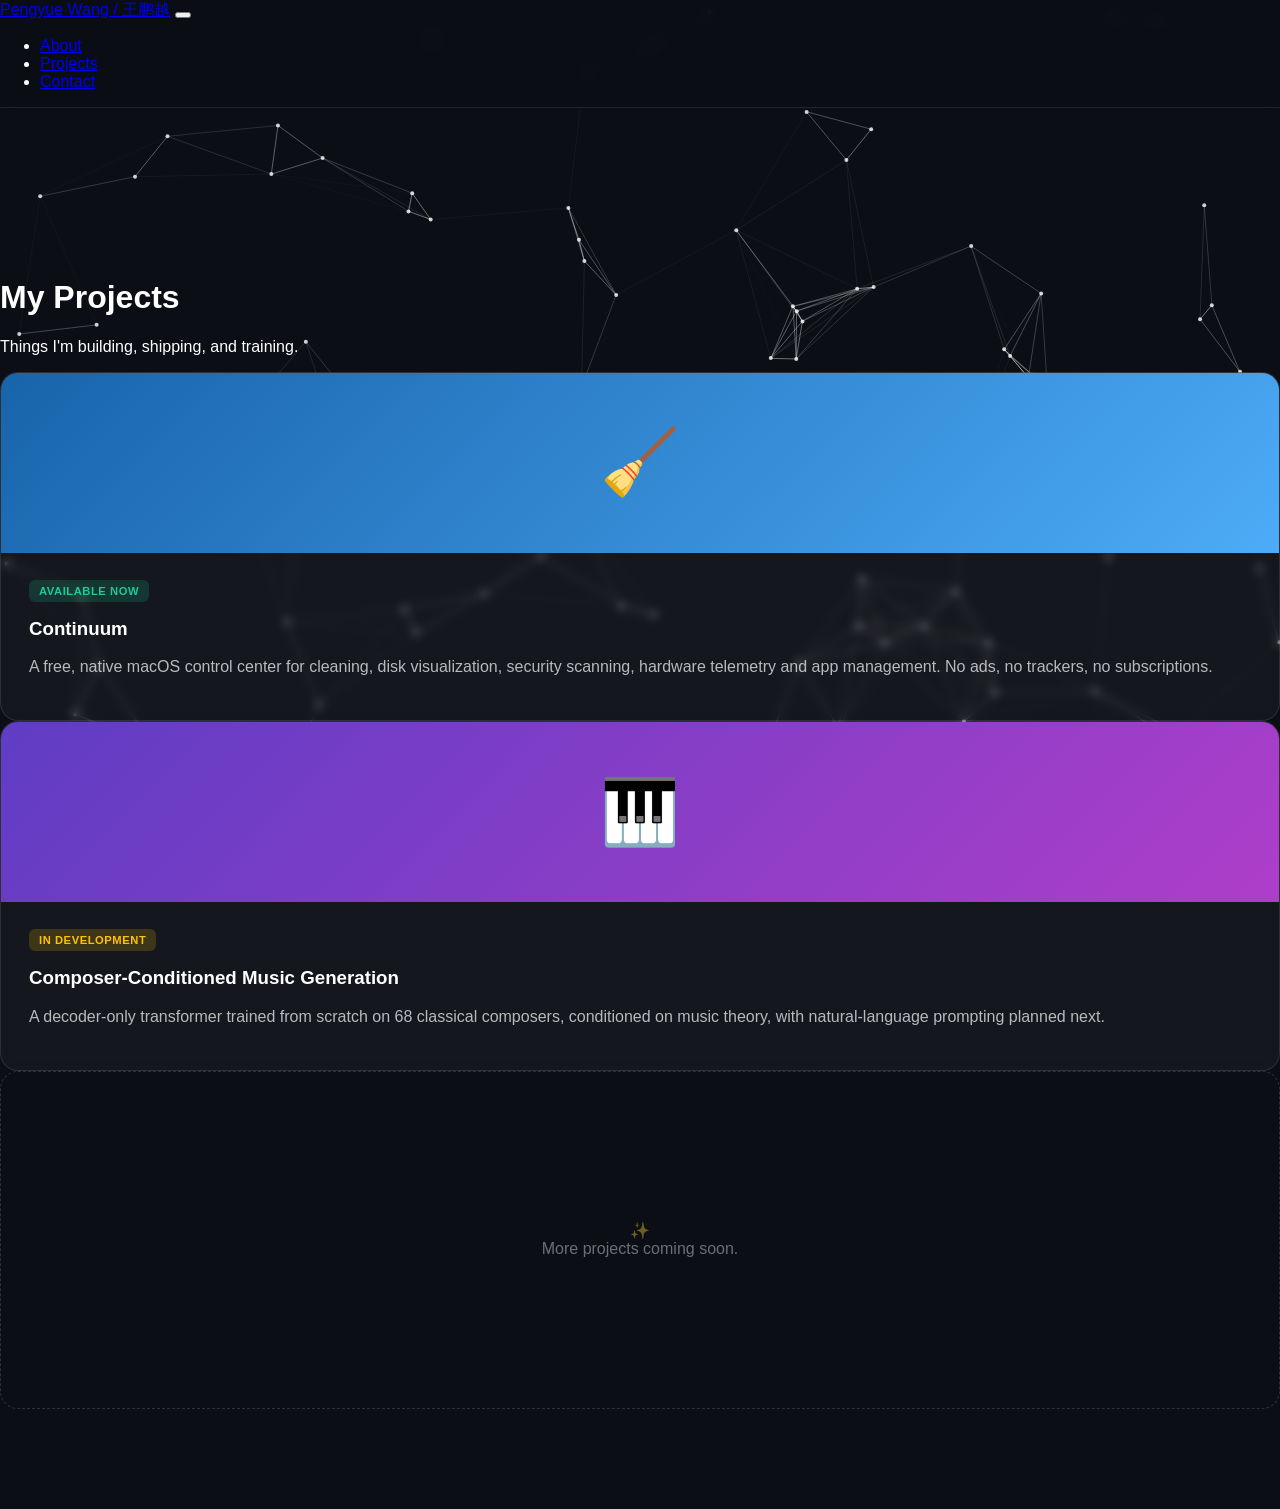
==== projects.html @ e5fb2af0 "reformating site" ====
<!DOCTYPE html>
<html lang="en">
<head>
    <meta charset="UTF-8">
    <meta name="viewport" content="width=device-width, initial-scale=1.0">
    <title>Projects - Pengyue Wang</title>
    <link href="./bootstrap.min.css" rel="stylesheet">
    <link rel="shortcut icon" type="image/x-icon" href="favicon.ico?">
    <script src="./bootstrap.bundle.min.js"></script>
    <style>
        body {
            background-color: #0b0e14;
            color: white;
            margin: 0;
            overflow-x: hidden;
            font-family: -apple-system, BlinkMacSystemFont, "Segoe UI", Roboto, sans-serif;
        }

        #bg-canvas {
            position: fixed;
            top: 0;
            left: 0;
            width: 100%;
            height: 100%;
            z-index: -1;
        }

        .navbar {
            z-index: 1000;
            background: rgba(11, 14, 20, 0.8);
            backdrop-filter: blur(10px);
            border-bottom: 1px solid rgba(255, 255, 255, 0.1);
        }

        .projects-container {
            padding-top: 150px;
            padding-bottom: 100px;
            min-height: 100vh;
        }

        .project-card {
            background: rgba(255, 255, 255, 0.04);
            backdrop-filter: blur(5px);
            border: 1px solid rgba(255, 255, 255, 0.1);
            border-radius: 18px;
            overflow: hidden;
            text-decoration: none;
            color: white;
            display: block;
            height: 100%;
            transition: all .4s cubic-bezier(0.175, 0.885, 0.32, 1.275);
        }

        .project-card:hover {
            transform: translateY(-10px);
            border-color: rgba(255,255,255,0.3);
            color: white;
            box-shadow: 0 20px 40px rgba(0,0,0,0.4);
        }

        .project-banner {
            height: 180px;
            display: flex;
            align-items: center;
            justify-content: center;
            font-size: 4rem;
        }

        .project-banner.continuum { background: linear-gradient(135deg, #1864ab, #4dabf7); }
        .project-banner.musicml { background: linear-gradient(135deg, #5f3dc4, #ae3ec9); }

        .project-body { padding: 28px; }

        .badge-status {
            font-size: .7rem;
            letter-spacing: .05em;
            text-transform: uppercase;
            font-weight: 600;
            padding: 5px 10px;
            border-radius: 6px;
        }

        .badge-live { background: rgba(32, 201, 151, 0.18); color: #20c997; }
        .badge-progress { background: rgba(255, 193, 7, 0.18); color: #ffc107; }

        .more-soon {
            border: 1px dashed rgba(255,255,255,0.15);
            border-radius: 18px;
            height: 100%;
            display: flex;
            align-items: center;
            justify-content: center;
            flex-direction: column;
            color: rgba(255,255,255,0.4);
            text-align: center;
            padding: 28px;
            min-height: 280px;
        }
    </style>
</head>
<body>

    <nav class="navbar navbar-expand-lg navbar-dark fixed-top">
        <div class="container">
            <a class="navbar-brand fw-bold" href="index.html">Pengyue Wang / 王鹏越</a>
            <button class="navbar-toggler" type="button" data-bs-toggle="collapse" data-bs-target="#navbarNav">
                <span class="navbar-toggler-icon"></span>
            </button>
            <div class="collapse navbar-collapse" id="navbarNav">
                <ul class="navbar-nav ms-auto">
                    <li class="nav-item fs-2 px-2"><a class="nav-link" href="index.html#about">About</a></li>
                    <li class="nav-item fs-2 px-2"><a class="nav-link" href="projects.html">Projects</a></li>
                    <li class="nav-item fs-2 px-2"><a class="nav-link" href="index.html#contact">Contact</a></li>
                </ul>
            </div>
        </div>
    </nav>

    <canvas id="bg-canvas"></canvas>

    <div class="container projects-container">
        <div class="text-center mb-5">
            <h1 class="display-3 fw-bold">My <span class="text-success">Projects</span></h1>
            <p class="lead">Things I'm building, shipping, and training.</p>
        </div>

        <div class="row g-4">
            <div class="col-md-6">
                <a href="projects/continuum.html" class="project-card">
                    <div class="project-banner continuum">🧹</div>
                    <div class="project-body">
                        <span class="badge-status badge-live">Available now</span>
                        <h3 class="fw-bold mt-3">Continuum</h3>
                        <p style="color: rgba(255,255,255,0.7);">A free, native macOS control center for cleaning, disk visualization, security scanning, hardware telemetry and app management. No ads, no trackers, no subscriptions.</p>
                    </div>
                </a>
            </div>
            <div class="col-md-6">
                <a href="projects/music-ml.html" class="project-card">
                    <div class="project-banner musicml">🎹</div>
                    <div class="project-body">
                        <span class="badge-status badge-progress">In development</span>
                        <h3 class="fw-bold mt-3">Composer-Conditioned Music Generation</h3>
                        <p style="color: rgba(255,255,255,0.7);">A decoder-only transformer trained from scratch on 68 classical composers, conditioned on music theory, with natural-language prompting planned next.</p>
                    </div>
                </a>
            </div>
            <div class="col-md-6">
                <div class="more-soon">
                    <div class="fs-1 mb-2">✨</div>
                    <div>More projects coming soon.</div>
                </div>
            </div>
        </div>
    </div>

    <script>
        const canvas = document.getElementById('bg-canvas');
        const ctx = canvas.getContext('2d');
        let particles = [];
        const particleCount = 100;
        const connectionDistance = 150;

        function init() {
            canvas.width = window.innerWidth;
            canvas.height = window.innerHeight;
            particles = [];
            for (let i = 0; i < particleCount; i++) {
                particles.push({
                    x: Math.random() * canvas.width,
                    y: Math.random() * canvas.height,
                    vx: (Math.random() - 0.5) * 0.5,
                    vy: (Math.random() - 0.5) * 0.5,
                    size: 2
                });
            }
        }

        function animate() {
            ctx.clearRect(0, 0, canvas.width, canvas.height);

            for (let i = 0; i < particles.length; i++) {
                let p = particles[i];

                p.x += p.vx;
                p.y += p.vy;

                if (p.x < 0 || p.x > canvas.width) p.vx *= -1;
                if (p.y < 0 || p.y > canvas.height) p.vy *= -1;

                ctx.fillStyle = 'rgba(255, 255, 255, 0.8)';
                ctx.beginPath();
                ctx.arc(p.x, p.y, p.size, 0, Math.PI * 2);
                ctx.fill();

                for (let j = i + 1; j < particles.length; j++) {
                    let p2 = particles[j];
                    let dx = p.x - p2.x;
                    let dy = p.y - p2.y;
                    let dist = Math.sqrt(dx * dx + dy * dy);

                    if (dist < connectionDistance) {
                        ctx.strokeStyle = `rgba(255, 255, 255, ${1 - dist / connectionDistance})`;
                        ctx.lineWidth = 0.5;
                        ctx.beginPath();
                        ctx.moveTo(p.x, p.y);
                        ctx.lineTo(p2.x, p2.y);
                        ctx.stroke();
                    }
                }
            }
            requestAnimationFrame(animate);
        }

        window.addEventListener('resize', init);
        init();
        animate();
    </script>
</body>
</html>
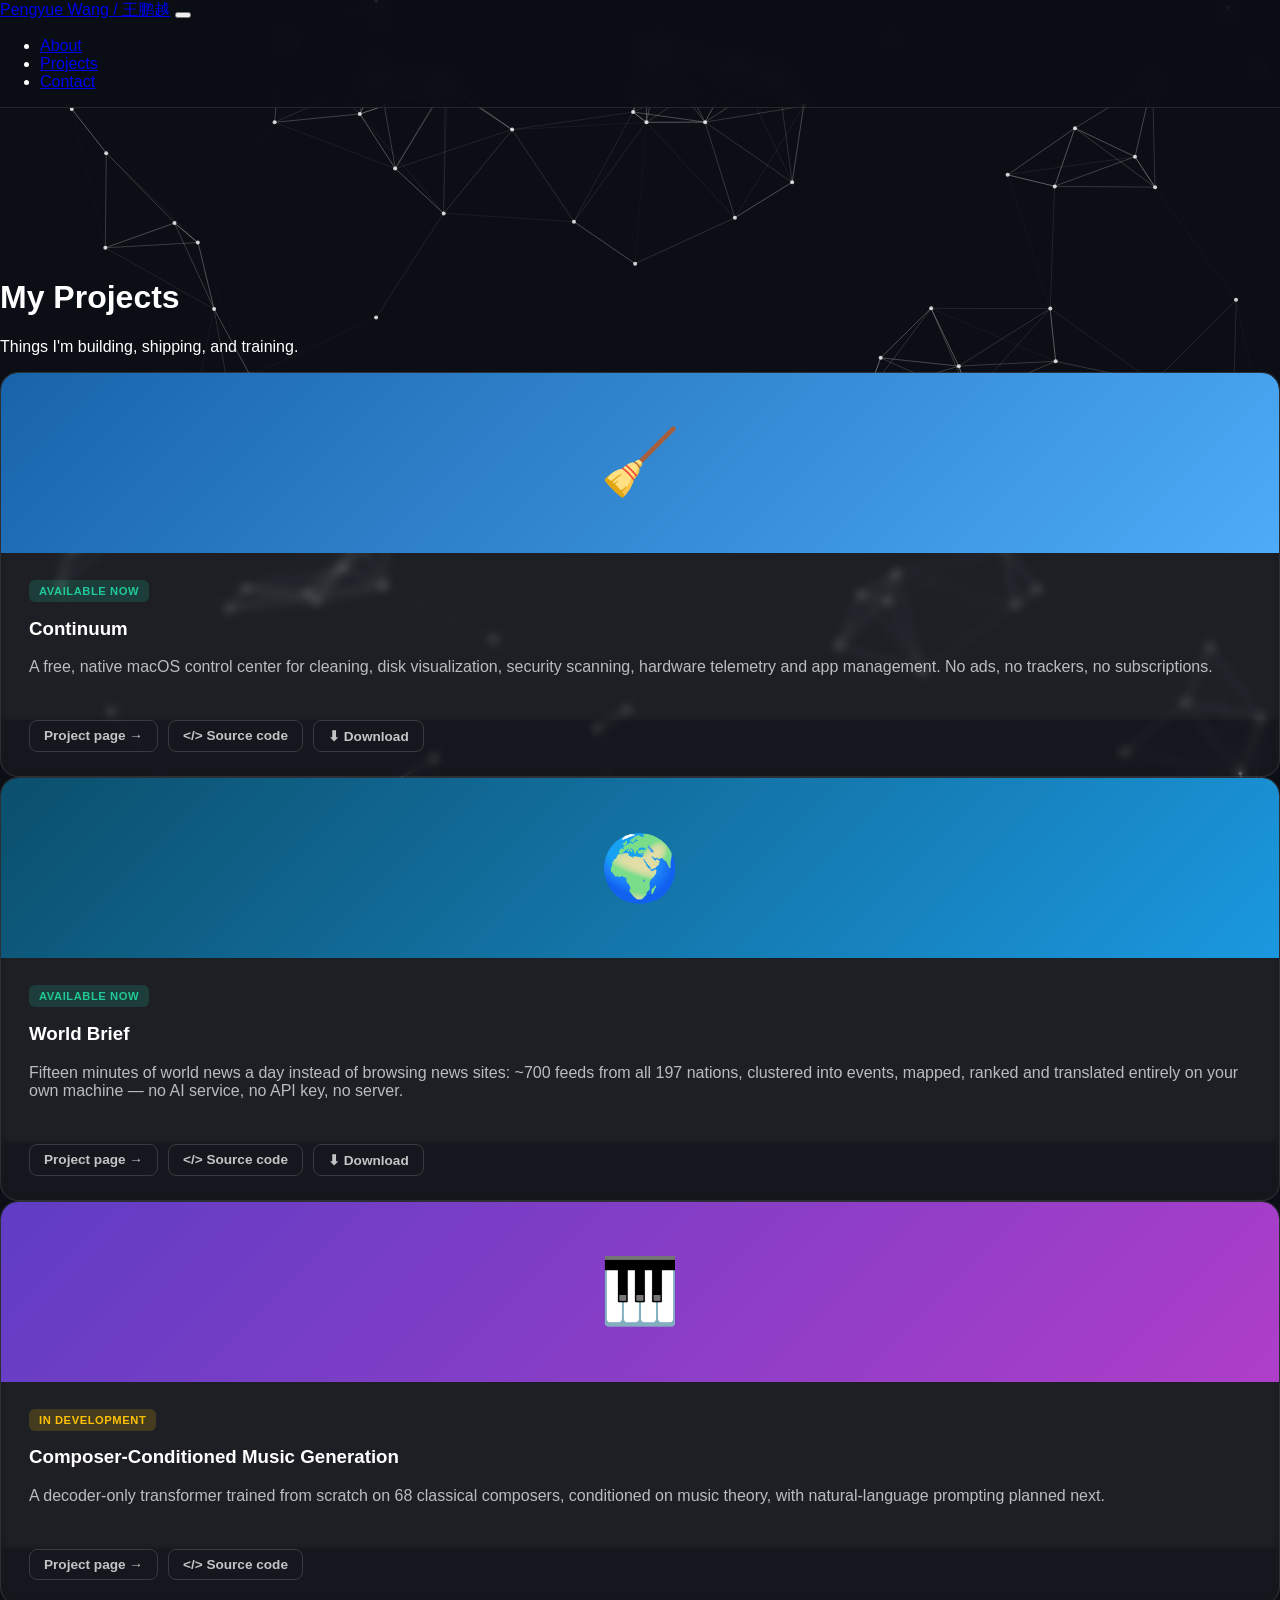
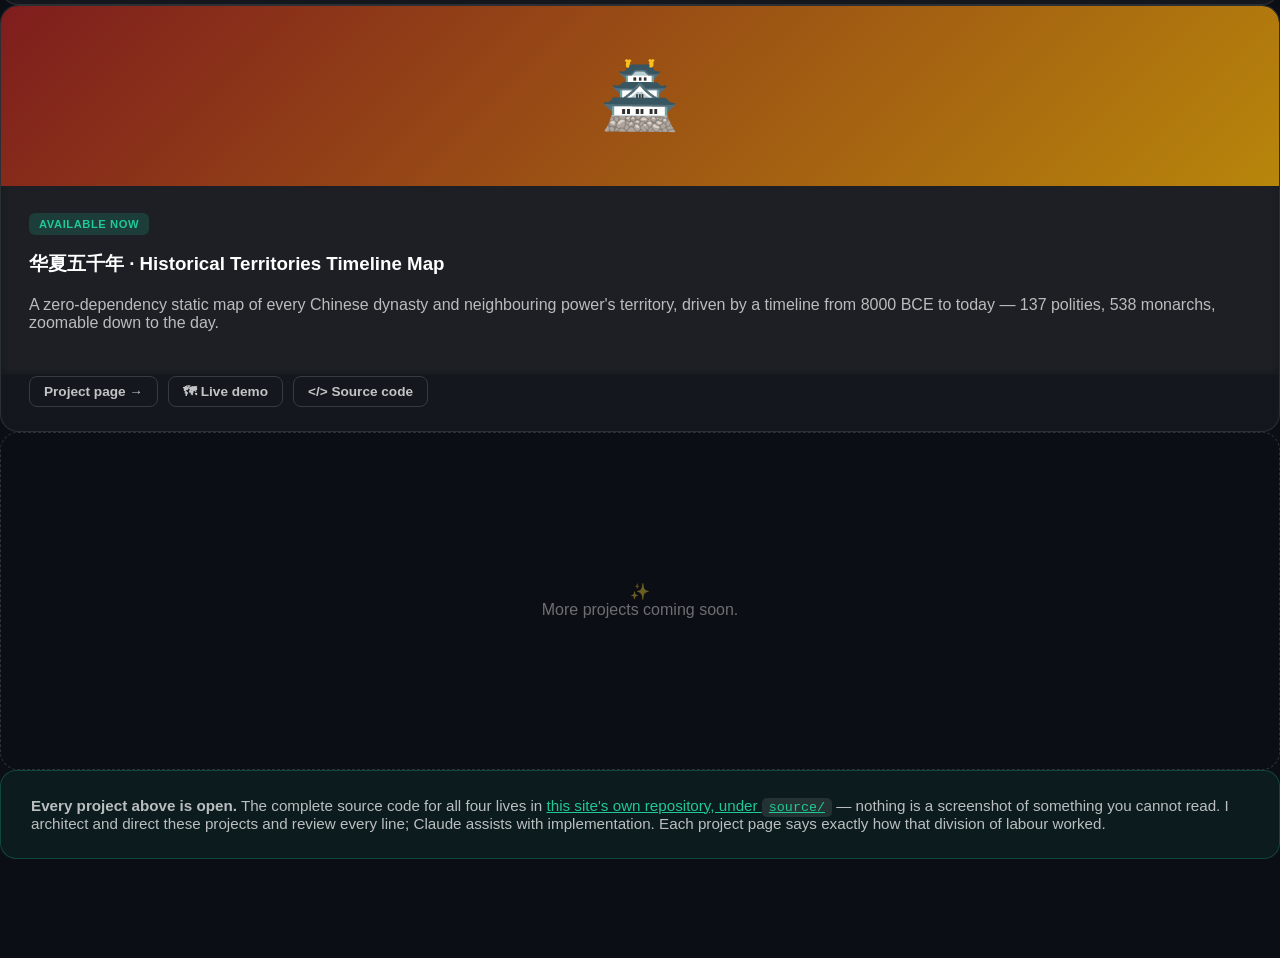
==== commit 963e0177: "updating descriptions and adding world brief to the projects" ====
--- a/projects.html
+++ b/projects.html
@@ -68,6 +68,7 @@
 
         .project-banner.continuum { background: linear-gradient(135deg, #1864ab, #4dabf7); }
         .project-banner.musicml { background: linear-gradient(135deg, #5f3dc4, #ae3ec9); }
+        .project-banner.chinamap { background: linear-gradient(135deg, #7f1d1d, #b8860b); }
 
         .project-body { padding: 28px; }
 
@@ -82,6 +83,78 @@
 
         .badge-live { background: rgba(32, 201, 151, 0.18); color: #20c997; }
         .badge-progress { background: rgba(255, 193, 7, 0.18); color: #ffc107; }
+
+        .project-banner.worldbrief { background: linear-gradient(135deg, #0b4f6c, #1b98e0); }
+
+        .project-card-wrap {
+            background: rgba(255, 255, 255, 0.04);
+            backdrop-filter: blur(5px);
+            border: 1px solid rgba(255, 255, 255, 0.1);
+            border-radius: 18px;
+            overflow: hidden;
+            height: 100%;
+            display: flex;
+            flex-direction: column;
+            transition: all .4s cubic-bezier(0.175, 0.885, 0.32, 1.275);
+        }
+
+        .project-card-wrap:hover {
+            transform: translateY(-10px);
+            border-color: rgba(255,255,255,0.3);
+            box-shadow: 0 20px 40px rgba(0,0,0,0.4);
+        }
+
+        .project-card-wrap .project-card {
+            background: none;
+            border: none;
+            border-radius: 0;
+            flex-grow: 1;
+            transition: none;
+        }
+
+        .project-card-wrap .project-card:hover { transform: none; box-shadow: none; }
+
+        .card-links {
+            display: flex;
+            flex-wrap: wrap;
+            gap: 10px;
+            padding: 0 28px 24px;
+        }
+
+        .card-link {
+            font-size: .85rem;
+            font-weight: 600;
+            text-decoration: none;
+            color: rgba(255,255,255,0.75);
+            border: 1px solid rgba(255,255,255,0.15);
+            border-radius: 8px;
+            padding: 7px 14px;
+            transition: all .25s ease;
+        }
+
+        .card-link:hover {
+            color: white;
+            background: rgba(255,255,255,0.08);
+            border-color: rgba(255,255,255,0.35);
+        }
+
+        .source-note {
+            border: 1px solid rgba(32, 201, 151, 0.25);
+            background: rgba(32, 201, 151, 0.07);
+            border-radius: 16px;
+            padding: 26px 30px;
+            color: rgba(255,255,255,0.72);
+            font-size: .95rem;
+        }
+
+        .source-note a { color: #20c997; }
+
+        .source-note code {
+            background: rgba(255,255,255,0.1);
+            padding: 2px 7px;
+            border-radius: 5px;
+            font-size: .88em;
+        }
 
         .more-soon {
             border: 1px dashed rgba(255,255,255,0.15);
@@ -126,24 +199,71 @@
 
         <div class="row g-4">
             <div class="col-md-6">
-                <a href="projects/continuum.html" class="project-card">
-                    <div class="project-banner continuum">🧹</div>
-                    <div class="project-body">
-                        <span class="badge-status badge-live">Available now</span>
-                        <h3 class="fw-bold mt-3">Continuum</h3>
-                        <p style="color: rgba(255,255,255,0.7);">A free, native macOS control center for cleaning, disk visualization, security scanning, hardware telemetry and app management. No ads, no trackers, no subscriptions.</p>
+                <div class="project-card-wrap">
+                    <a href="projects/continuum.html" class="project-card">
+                        <div class="project-banner continuum">🧹</div>
+                        <div class="project-body">
+                            <span class="badge-status badge-live">Available now</span>
+                            <h3 class="fw-bold mt-3">Continuum</h3>
+                            <p style="color: rgba(255,255,255,0.7);">A free, native macOS control center for cleaning, disk visualization, security scanning, hardware telemetry and app management. No ads, no trackers, no subscriptions.</p>
+                        </div>
+                    </a>
+                    <div class="card-links">
+                        <a href="projects/continuum.html" class="card-link">Project page →</a>
+                        <a href="https://github.com/WpyGG4125/WpyGG4125.github.io/tree/main/source/continuum" class="card-link" target="_blank" rel="noopener">&lt;/&gt; Source code</a>
+                        <a href="projects/continuum.html#downloads" class="card-link">⬇ Download</a>
                     </div>
-                </a>
-            </div>
-            <div class="col-md-6">
-                <a href="projects/music-ml.html" class="project-card">
-                    <div class="project-banner musicml">🎹</div>
-                    <div class="project-body">
-                        <span class="badge-status badge-progress">In development</span>
-                        <h3 class="fw-bold mt-3">Composer-Conditioned Music Generation</h3>
-                        <p style="color: rgba(255,255,255,0.7);">A decoder-only transformer trained from scratch on 68 classical composers, conditioned on music theory, with natural-language prompting planned next.</p>
+                </div>
+            </div>
+            <div class="col-md-6">
+                <div class="project-card-wrap">
+                    <a href="projects/world-brief.html" class="project-card">
+                        <div class="project-banner worldbrief">🌍</div>
+                        <div class="project-body">
+                            <span class="badge-status badge-live">Available now</span>
+                            <h3 class="fw-bold mt-3">World Brief</h3>
+                            <p style="color: rgba(255,255,255,0.7);">Fifteen minutes of world news a day instead of browsing news sites: ~700 feeds from all 197 nations, clustered into events, mapped, ranked and translated entirely on your own machine — no AI service, no API key, no server.</p>
+                        </div>
+                    </a>
+                    <div class="card-links">
+                        <a href="projects/world-brief.html" class="card-link">Project page →</a>
+                        <a href="https://github.com/WpyGG4125/WpyGG4125.github.io/tree/main/source/world-brief" class="card-link" target="_blank" rel="noopener">&lt;/&gt; Source code</a>
+                        <a href="projects/world-brief.html#downloads" class="card-link">⬇ Download</a>
                     </div>
-                </a>
+                </div>
+            </div>
+            <div class="col-md-6">
+                <div class="project-card-wrap">
+                    <a href="projects/music-ml.html" class="project-card">
+                        <div class="project-banner musicml">🎹</div>
+                        <div class="project-body">
+                            <span class="badge-status badge-progress">In development</span>
+                            <h3 class="fw-bold mt-3">Composer-Conditioned Music Generation</h3>
+                            <p style="color: rgba(255,255,255,0.7);">A decoder-only transformer trained from scratch on 68 classical composers, conditioned on music theory, with natural-language prompting planned next.</p>
+                        </div>
+                    </a>
+                    <div class="card-links">
+                        <a href="projects/music-ml.html" class="card-link">Project page →</a>
+                        <a href="https://github.com/WpyGG4125/WpyGG4125.github.io/tree/main/source/music-ml" class="card-link" target="_blank" rel="noopener">&lt;/&gt; Source code</a>
+                    </div>
+                </div>
+            </div>
+            <div class="col-md-6">
+                <div class="project-card-wrap">
+                    <a href="projects/china-map.html" class="project-card">
+                        <div class="project-banner chinamap">🏯</div>
+                        <div class="project-body">
+                            <span class="badge-status badge-live">Available now</span>
+                            <h3 class="fw-bold mt-3">华夏五千年 · Historical Territories Timeline Map</h3>
+                            <p style="color: rgba(255,255,255,0.7);">A zero-dependency static map of every Chinese dynasty and neighbouring power's territory, driven by a timeline from 8000 BCE to today — 137 polities, 538 monarchs, zoomable down to the day.</p>
+                        </div>
+                    </a>
+                    <div class="card-links">
+                        <a href="projects/china-map.html" class="card-link">Project page →</a>
+                        <a href="projects/china-map/index.html" class="card-link">🗺 Live demo</a>
+                        <a href="https://github.com/WpyGG4125/WpyGG4125.github.io/tree/main/source/china-map" class="card-link" target="_blank" rel="noopener">&lt;/&gt; Source code</a>
+                    </div>
+                </div>
             </div>
             <div class="col-md-6">
                 <div class="more-soon">
@@ -151,6 +271,14 @@
                     <div>More projects coming soon.</div>
                 </div>
             </div>
+        </div>
+
+        <div class="source-note mt-5">
+            <strong>Every project above is open.</strong> The complete source code for all four lives in
+            <a href="https://github.com/WpyGG4125/WpyGG4125.github.io/tree/main/source" target="_blank" rel="noopener">this site's own repository, under <code>source/</code></a>
+            — nothing is a screenshot of something you cannot read. I architect and direct these
+            projects and review every line; Claude assists with implementation. Each project page
+            says exactly how that division of labour worked.
         </div>
     </div>
 
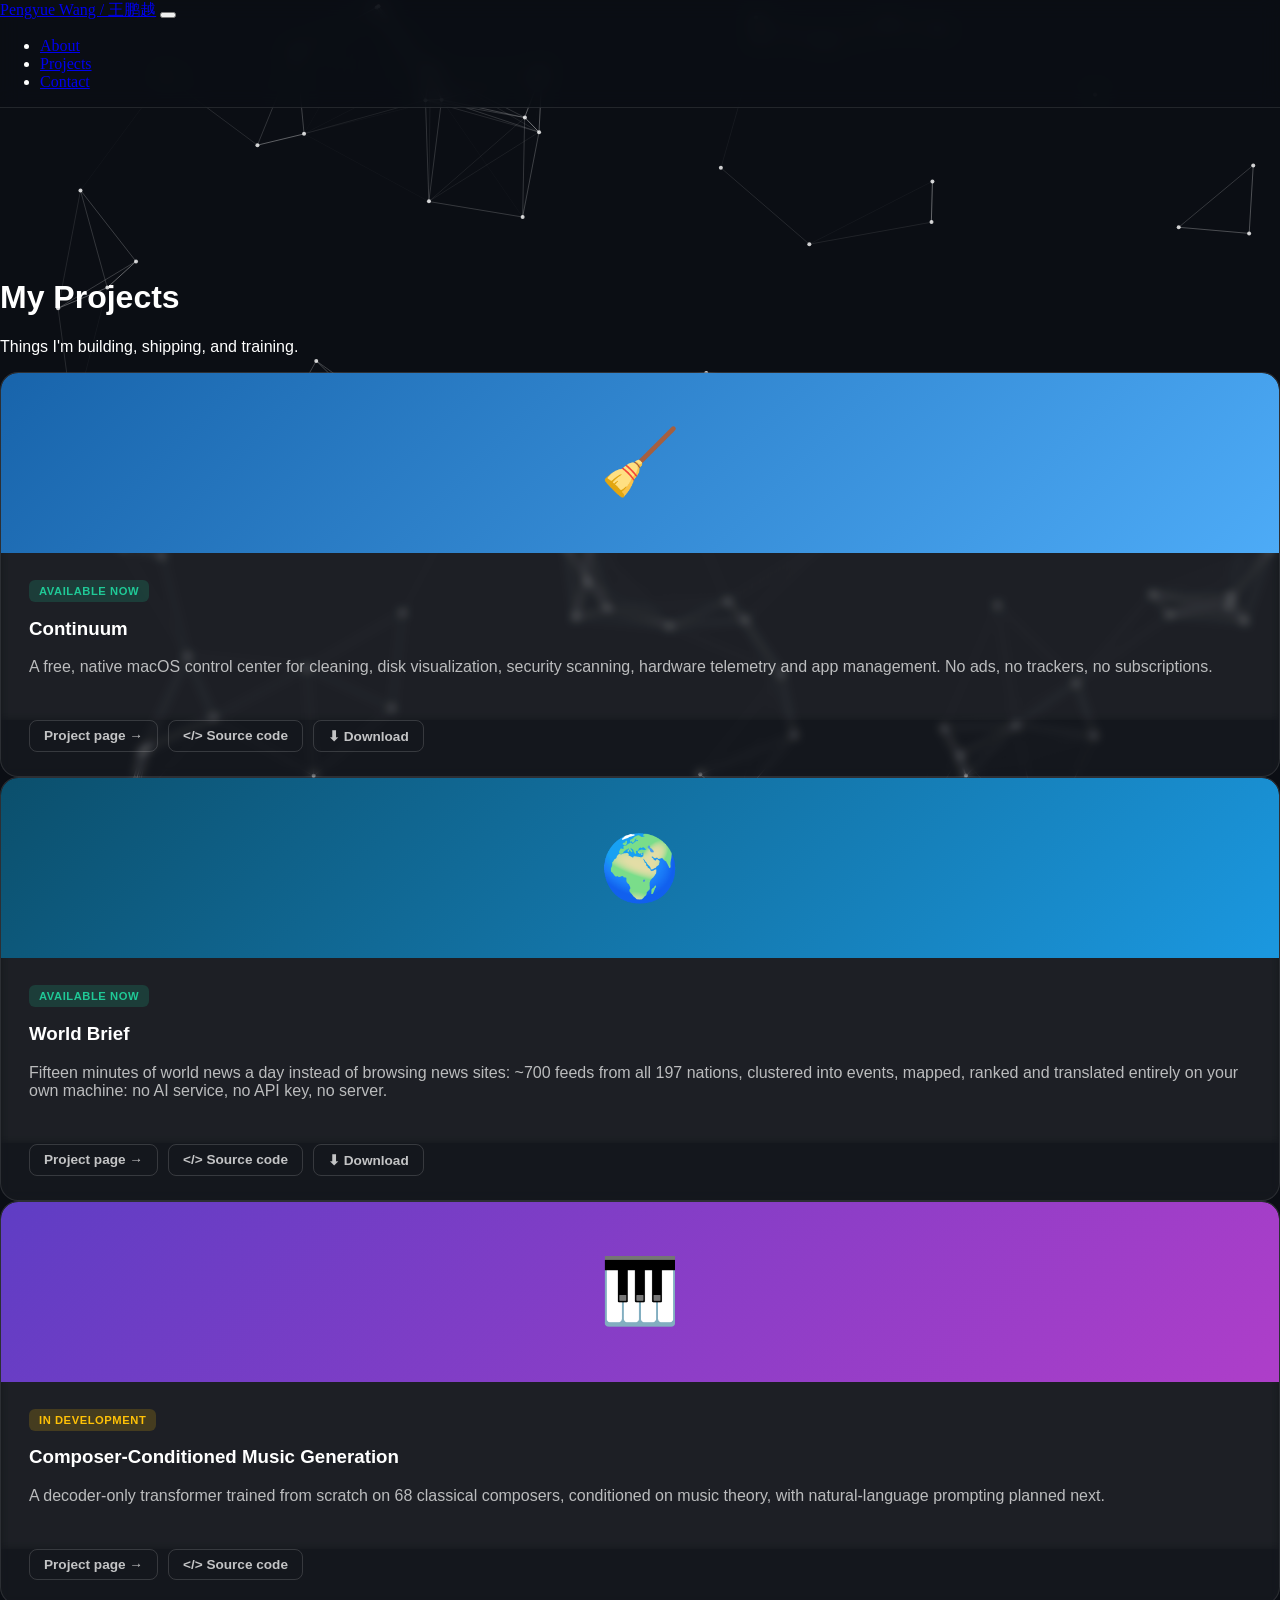
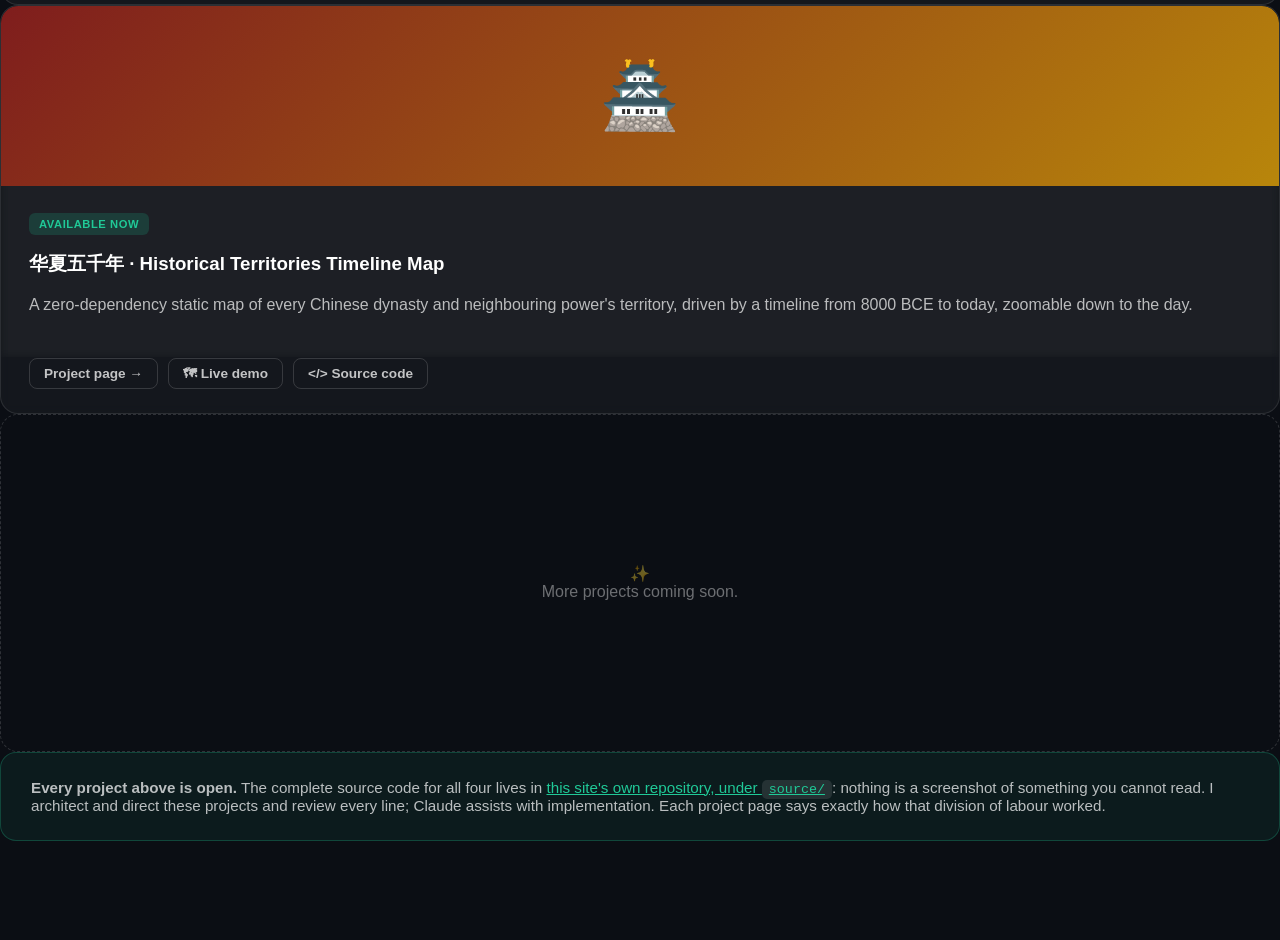
==== commit a14cc6fe: "fixing description inconsistencies, images, and visual flaws" ====
--- a/projects.html
+++ b/projects.html
@@ -28,6 +28,7 @@
         .navbar {
             z-index: 1000;
             background: rgba(11, 14, 20, 0.8);
+            font-family: "Cabin Sketch", cursive;
             backdrop-filter: blur(10px);
             border-bottom: 1px solid rgba(255, 255, 255, 0.1);
         }
@@ -222,7 +223,7 @@
                         <div class="project-body">
                             <span class="badge-status badge-live">Available now</span>
                             <h3 class="fw-bold mt-3">World Brief</h3>
-                            <p style="color: rgba(255,255,255,0.7);">Fifteen minutes of world news a day instead of browsing news sites: ~700 feeds from all 197 nations, clustered into events, mapped, ranked and translated entirely on your own machine — no AI service, no API key, no server.</p>
+                            <p style="color: rgba(255,255,255,0.7);">Fifteen minutes of world news a day instead of browsing news sites: ~700 feeds from all 197 nations, clustered into events, mapped, ranked and translated entirely on your own machine: no AI service, no API key, no server.</p>
                         </div>
                     </a>
                     <div class="card-links">
@@ -255,7 +256,7 @@
                         <div class="project-body">
                             <span class="badge-status badge-live">Available now</span>
                             <h3 class="fw-bold mt-3">华夏五千年 · Historical Territories Timeline Map</h3>
-                            <p style="color: rgba(255,255,255,0.7);">A zero-dependency static map of every Chinese dynasty and neighbouring power's territory, driven by a timeline from 8000 BCE to today — 137 polities, 538 monarchs, zoomable down to the day.</p>
+                            <p style="color: rgba(255,255,255,0.7);">A zero-dependency static map of every Chinese dynasty and neighbouring power's territory, driven by a timeline from 8000 BCE to today, zoomable down to the day.</p>
                         </div>
                     </a>
                     <div class="card-links">
@@ -275,8 +276,8 @@
 
         <div class="source-note mt-5">
             <strong>Every project above is open.</strong> The complete source code for all four lives in
-            <a href="https://github.com/WpyGG4125/WpyGG4125.github.io/tree/main/source" target="_blank" rel="noopener">this site's own repository, under <code>source/</code></a>
-            — nothing is a screenshot of something you cannot read. I architect and direct these
+            <a href="https://github.com/WpyGG4125/WpyGG4125.github.io/tree/main/source" target="_blank" rel="noopener">this site's own repository, 
+            under <code>source/</code></a>: nothing is a screenshot of something you cannot read. I architect and direct these
             projects and review every line; Claude assists with implementation. Each project page
             says exactly how that division of labour worked.
         </div>
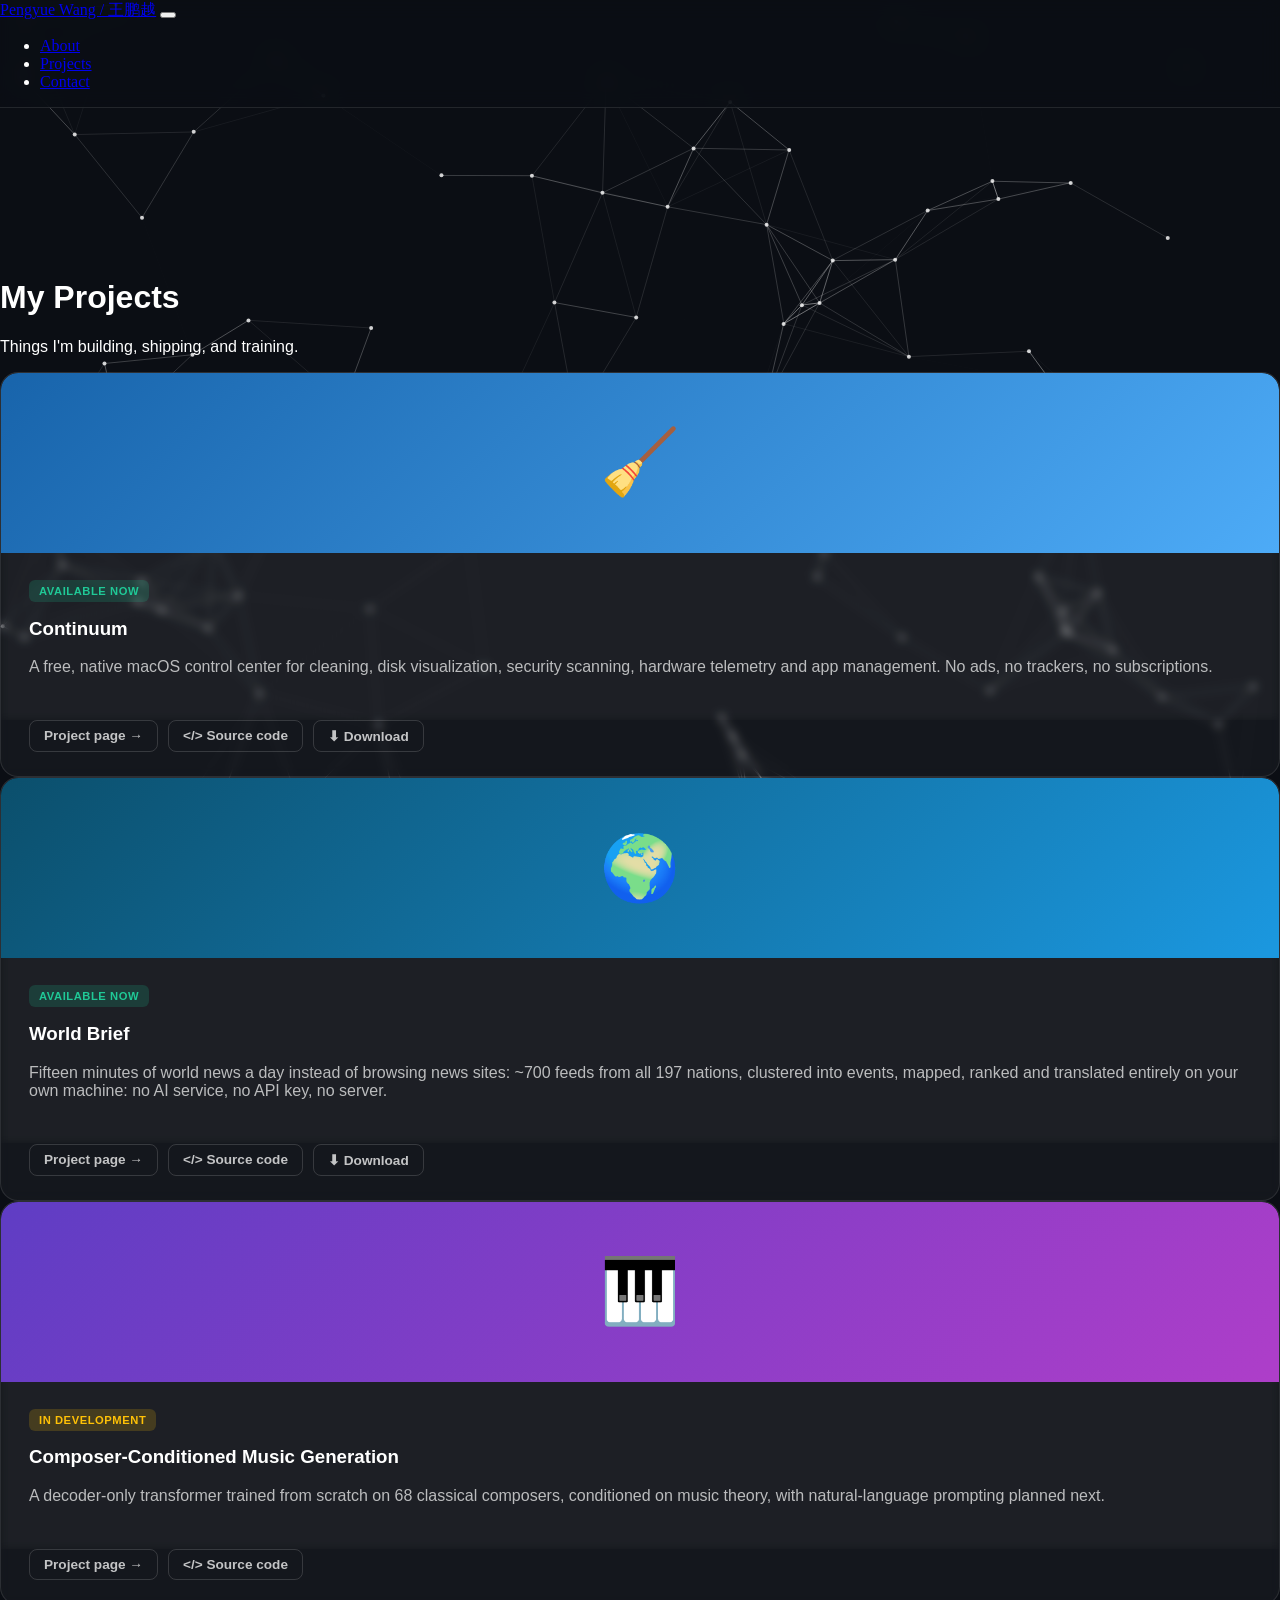
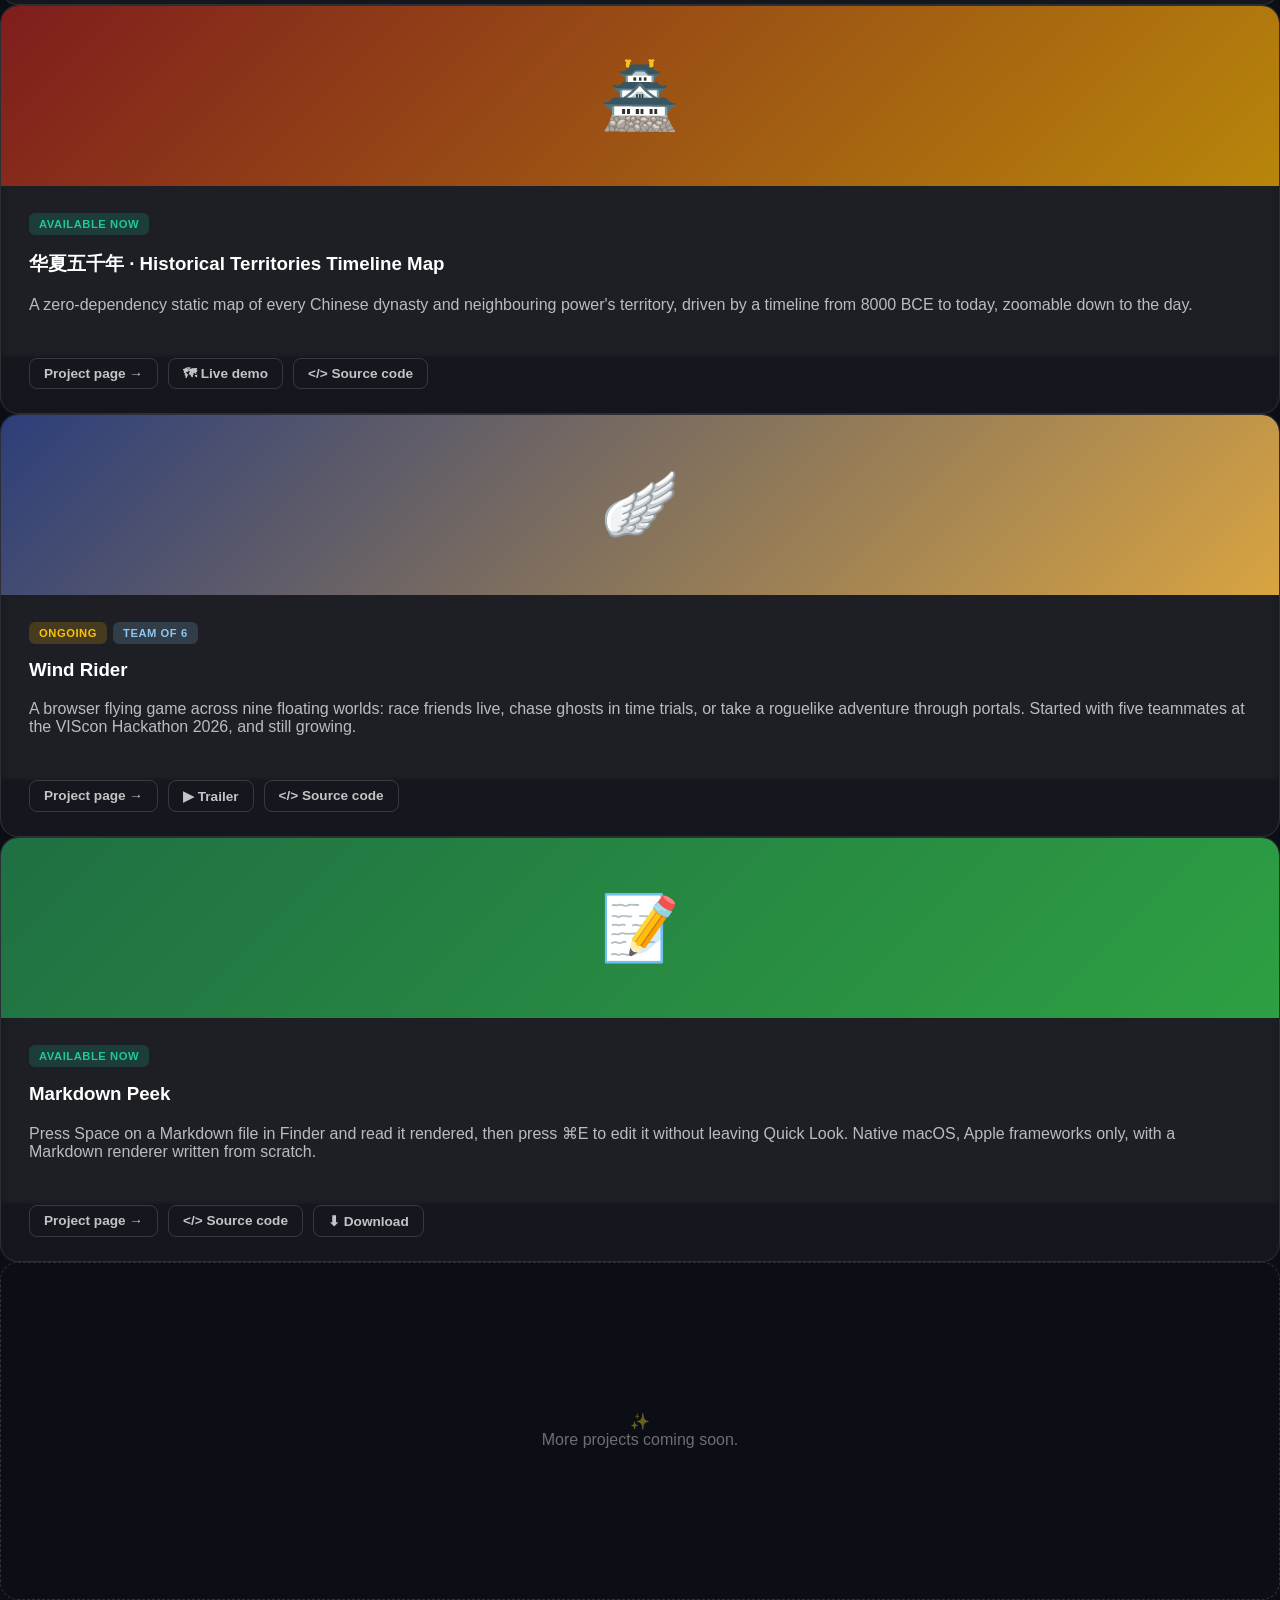
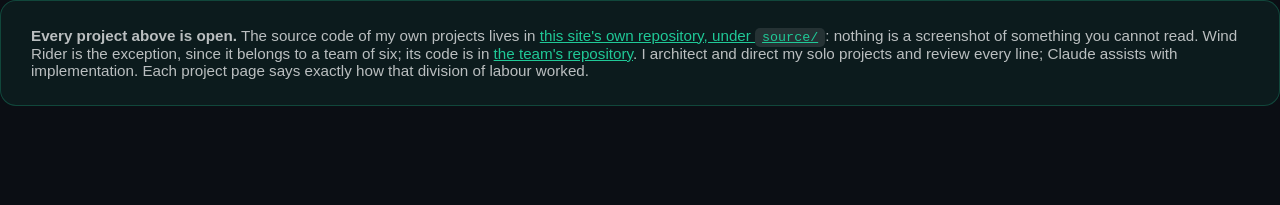
==== commit afe808bc: "adding wind rider and markdown peek to the projects" ====
--- a/projects.html
+++ b/projects.html
@@ -86,6 +86,9 @@
         .badge-progress { background: rgba(255, 193, 7, 0.18); color: #ffc107; }
 
         .project-banner.worldbrief { background: linear-gradient(135deg, #0b4f6c, #1b98e0); }
+        .project-banner.windrider { background: linear-gradient(135deg, #2c3e7a, #d9a441); }
+        .project-banner.mdpeek { background: linear-gradient(135deg, #1f6f43, #2ea043); }
+        .badge-team { background: rgba(143, 198, 239, 0.18); color: #8fc6ef; margin-left: 6px; }
 
         .project-card-wrap {
             background: rgba(255, 255, 255, 0.04);
@@ -267,6 +270,40 @@
                 </div>
             </div>
             <div class="col-md-6">
+                <div class="project-card-wrap">
+                    <a href="projects/wind-rider.html" class="project-card">
+                        <div class="project-banner windrider">🪽</div>
+                        <div class="project-body">
+                            <span class="badge-status badge-progress">Ongoing</span><span class="badge-status badge-team">Team of 6</span>
+                            <h3 class="fw-bold mt-3">Wind Rider</h3>
+                            <p style="color: rgba(255,255,255,0.7);">A browser flying game across nine floating worlds: race friends live, chase ghosts in time trials, or take a roguelike adventure through portals. Started with five teammates at the VIScon Hackathon 2026, and still growing.</p>
+                        </div>
+                    </a>
+                    <div class="card-links">
+                        <a href="projects/wind-rider.html" class="card-link">Project page →</a>
+                        <a href="projects/wind-rider.html#trailer" class="card-link">▶ Trailer</a>
+                        <a href="https://github.com/Nengeldir/ItWorksOnMyMachine" class="card-link" target="_blank" rel="noopener">&lt;/&gt; Source code</a>
+                    </div>
+                </div>
+            </div>
+            <div class="col-md-6">
+                <div class="project-card-wrap">
+                    <a href="projects/markdown-preview.html" class="project-card">
+                        <div class="project-banner mdpeek">📝</div>
+                        <div class="project-body">
+                            <span class="badge-status badge-live">Available now</span>
+                            <h3 class="fw-bold mt-3">Markdown Peek</h3>
+                            <p style="color: rgba(255,255,255,0.7);">Press Space on a Markdown file in Finder and read it rendered, then press ⌘E to edit it without leaving Quick Look. Native macOS, Apple frameworks only, with a Markdown renderer written from scratch.</p>
+                        </div>
+                    </a>
+                    <div class="card-links">
+                        <a href="projects/markdown-preview.html" class="card-link">Project page →</a>
+                        <a href="https://github.com/WpyGG4125/WpyGG4125.github.io/tree/main/source/markdown-preview" class="card-link" target="_blank" rel="noopener">&lt;/&gt; Source code</a>
+                        <a href="projects/markdown-preview.html#downloads" class="card-link">⬇ Download</a>
+                    </div>
+                </div>
+            </div>
+            <div class="col-md-6">
                 <div class="more-soon">
                     <div class="fs-1 mb-2">✨</div>
                     <div>More projects coming soon.</div>
@@ -275,10 +312,11 @@
         </div>
 
         <div class="source-note mt-5">
-            <strong>Every project above is open.</strong> The complete source code for all four lives in
-            <a href="https://github.com/WpyGG4125/WpyGG4125.github.io/tree/main/source" target="_blank" rel="noopener">this site's own repository, 
-            under <code>source/</code></a>: nothing is a screenshot of something you cannot read. I architect and direct these
-            projects and review every line; Claude assists with implementation. Each project page
+            <strong>Every project above is open.</strong> The source code of my own projects lives in
+            <a href="https://github.com/WpyGG4125/WpyGG4125.github.io/tree/main/source" target="_blank" rel="noopener">this site's own repository,
+            under <code>source/</code></a>: nothing is a screenshot of something you cannot read. Wind Rider is the exception, since it
+            belongs to a team of six; its code is in <a href="https://github.com/Nengeldir/ItWorksOnMyMachine" target="_blank" rel="noopener">the team's repository</a>.
+            I architect and direct my solo projects and review every line; Claude assists with implementation. Each project page
             says exactly how that division of labour worked.
         </div>
     </div>
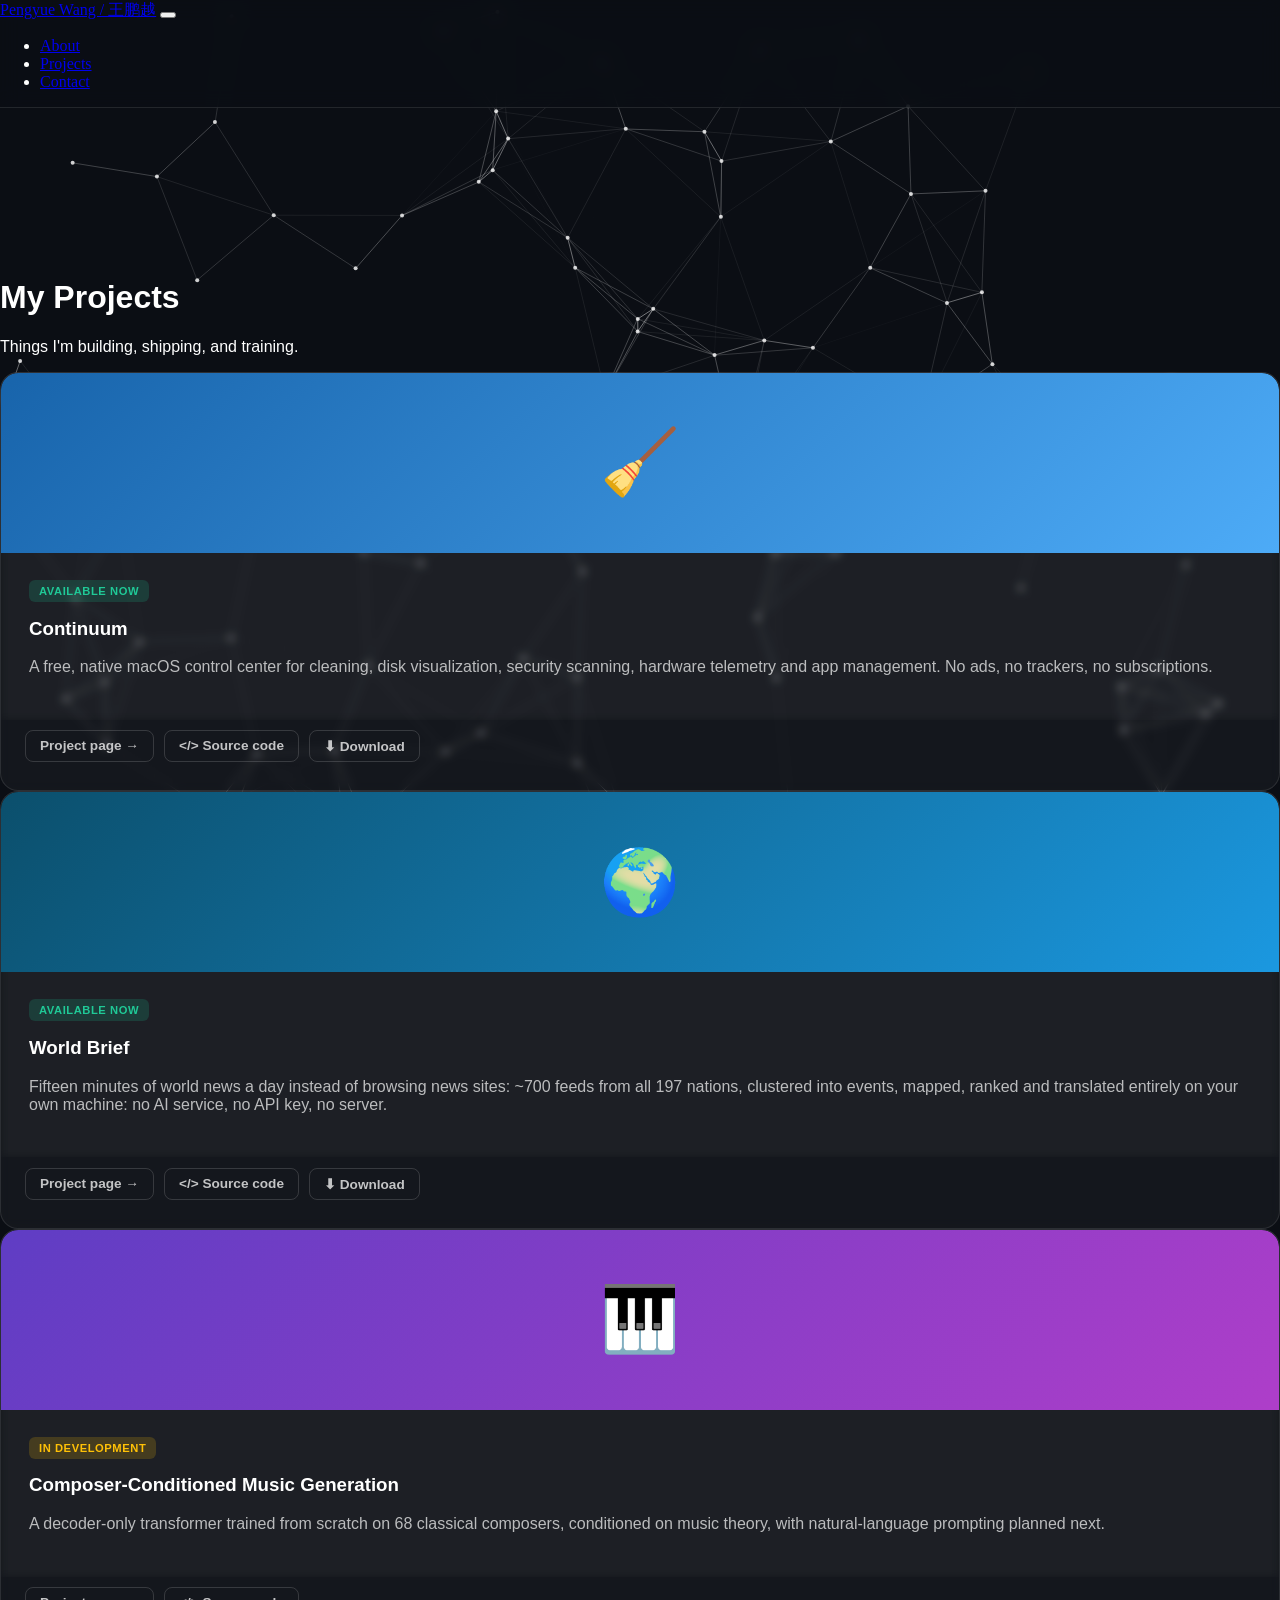
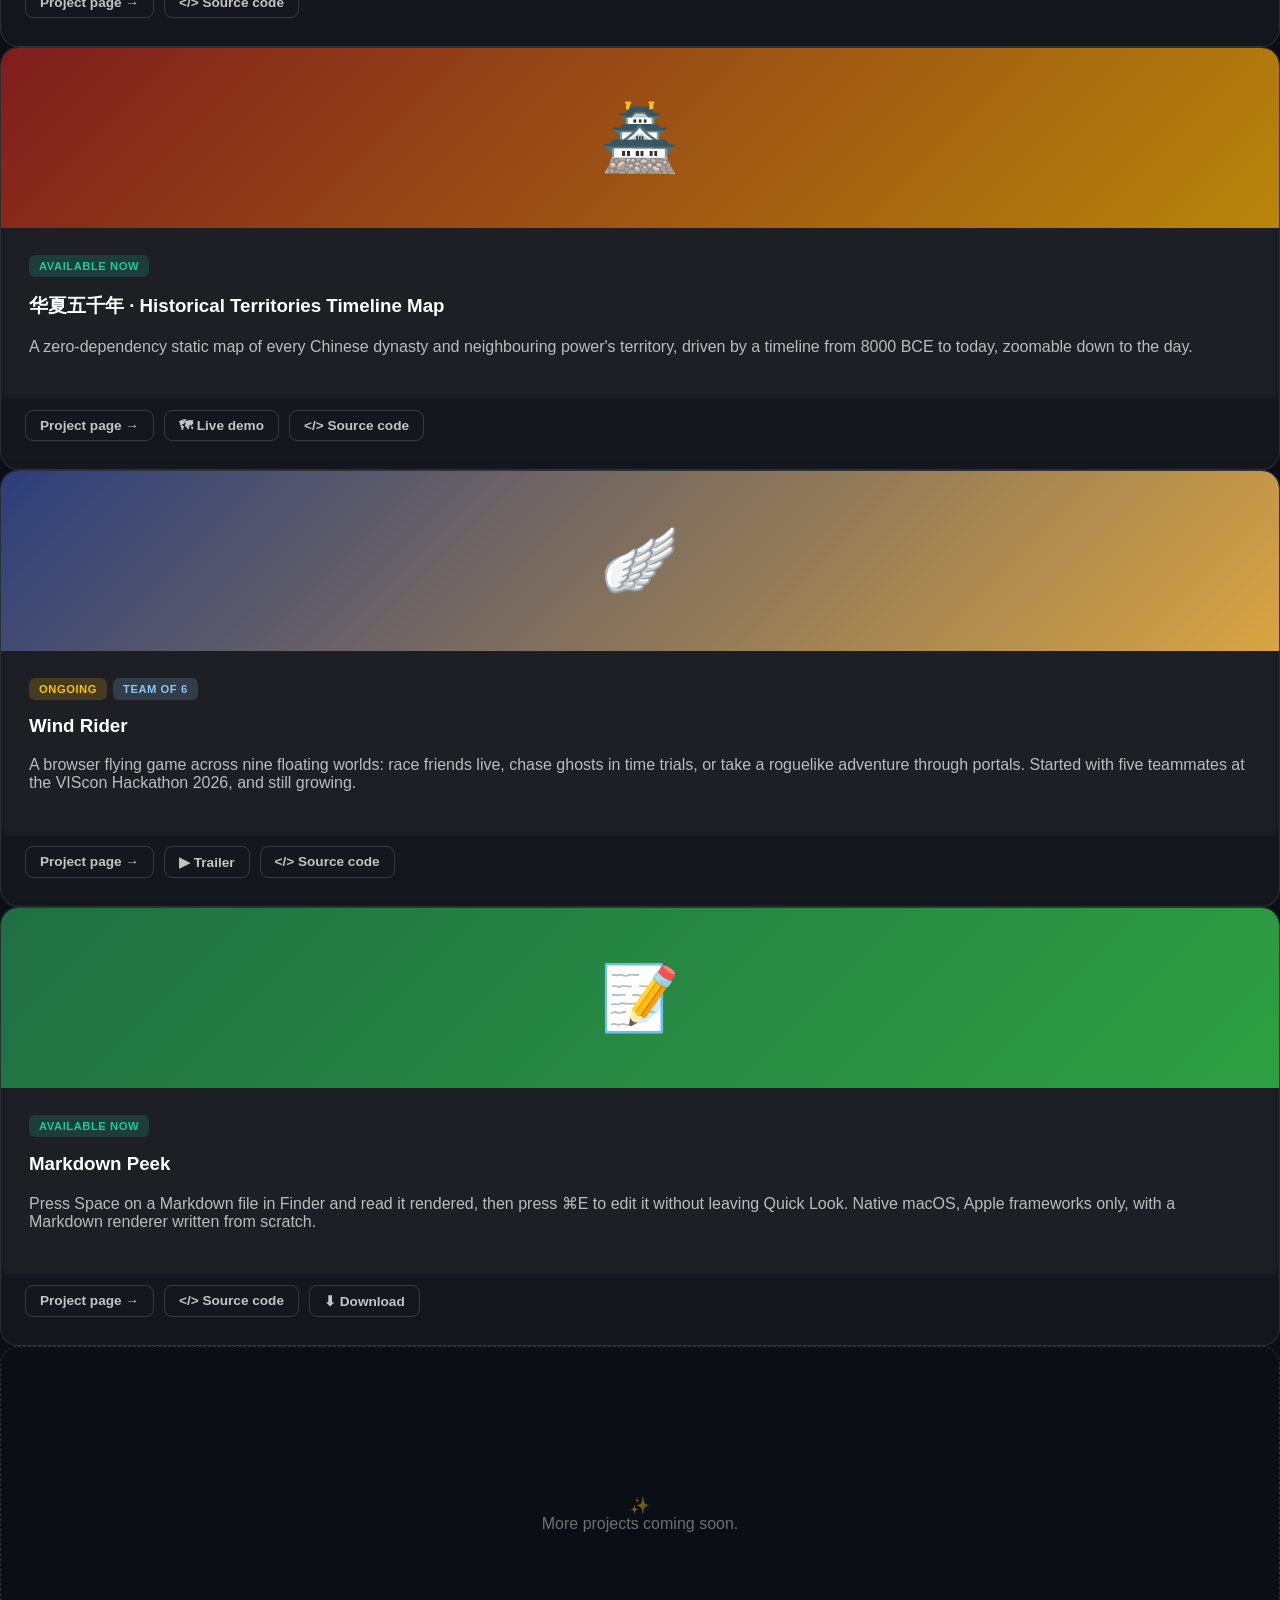
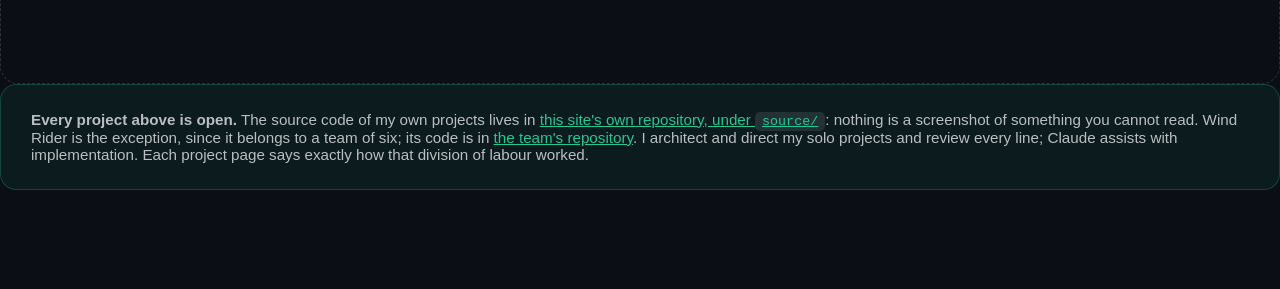
==== commit 9025d87f: "Small stylistic changes" ====
--- a/projects.html
+++ b/projects.html
@@ -122,7 +122,7 @@
             display: flex;
             flex-wrap: wrap;
             gap: 10px;
-            padding: 0 28px 24px;
+            padding: 10px 0 28px 24px;
         }
 
         .card-link {
